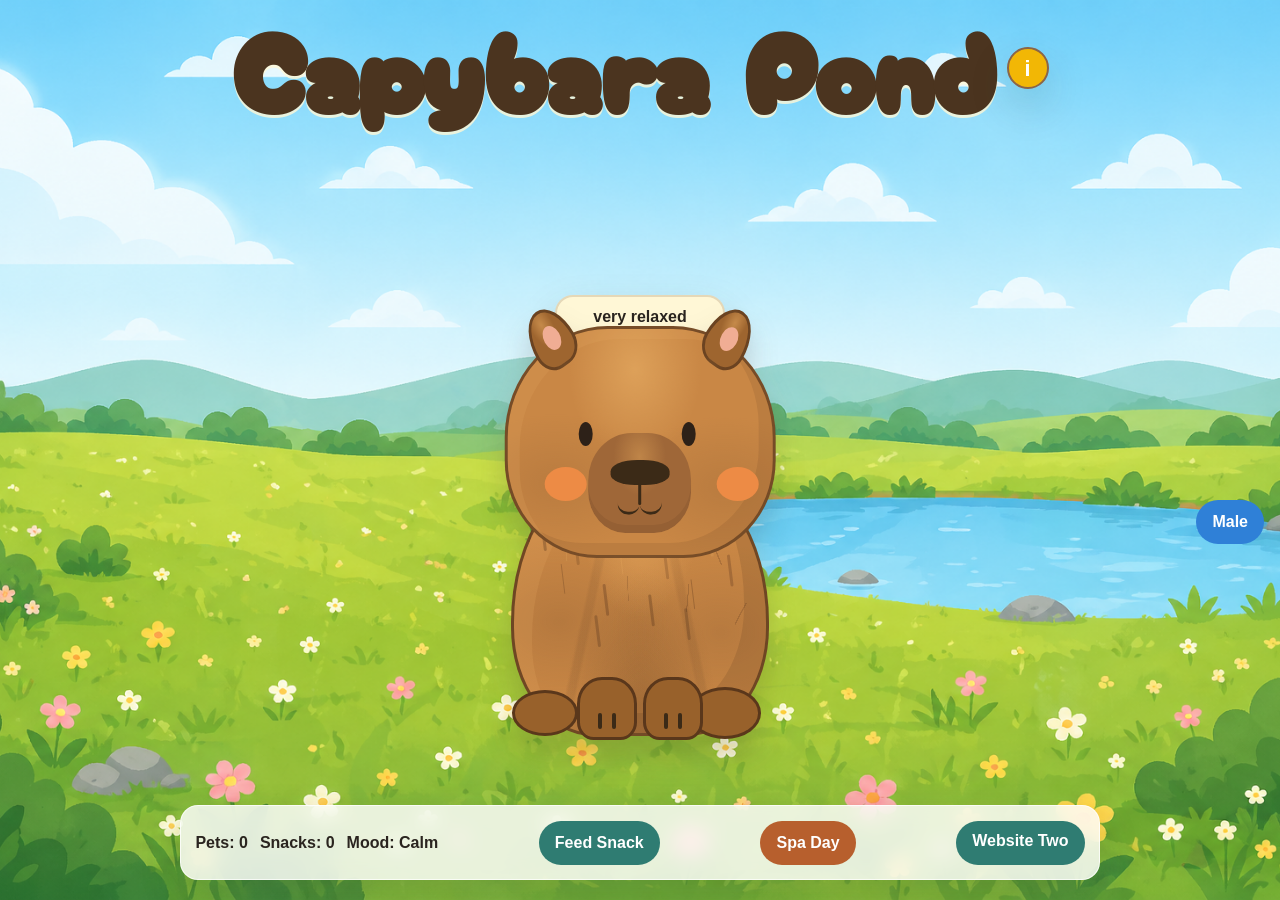
==== My connected sites/1/index.html @ 8c54dd0a "Add capybara pond website" ====
<!doctype html>
<html lang="en">
<head>
  <meta charset="UTF-8" />
  <meta name="viewport" content="width=device-width, initial-scale=1.0" />
  <title>Capybara Pond</title>
  <link rel="preconnect" href="https://fonts.googleapis.com" />
  <link rel="preconnect" href="https://fonts.gstatic.com" crossorigin />
  <link href="https://fonts.googleapis.com/css2?family=Cherry+Bomb+One&family=Chewy&display=swap" rel="stylesheet" />
  <style>
    :root {
      --sky: #bde7ef;
      --water: #70b8c4;
      --grass: #78a85a;
      --reed: #4f7d42;
      --fur: #8b6a4d;
      --fur-mid: #73563e;
      --fur-dark: #4f3425;
      --fur-light: #b08a66;
      --sun: #ffd45f;
      --text: #2a241f;
      --panel: rgba(255, 255, 255, 0.82);
      --shadow: 0 18px 40px rgba(38, 72, 63, 0.18);
    }

    * {
      box-sizing: border-box;
    }

    body {
      margin: 0;
      min-height: 100vh;
      font-family: "Segoe UI", Arial, sans-serif;
      color: var(--text);
      background: url("test.jpg") center / cover no-repeat fixed;
      overflow-x: hidden;
    }

    .scene {
      position: relative;
      min-height: 100vh;
      display: grid;
      grid-template-rows: auto 1fr auto;
      padding: 0.35rem 0 1.25rem;
      background: url("test.jpg") center / cover no-repeat;
      isolation: isolate;
    }

    .sun {
      display: none;
      position: absolute;
      top: 2rem;
      right: 8vw;
      width: 92px;
      height: 92px;
      border-radius: 50%;
      background: var(--sun);
      box-shadow: 0 0 40px rgba(255, 212, 95, 0.7);
      z-index: -1;
    }

    .cloud {
      display: none;
      position: absolute;
      width: 150px;
      height: 52px;
      border-radius: 999px;
      background: rgba(255, 255, 255, 0.82);
      box-shadow:
        24px -18px 0 12px rgba(255, 255, 255, 0.82),
        62px -24px 0 18px rgba(255, 255, 255, 0.82),
        102px -12px 0 14px rgba(255, 255, 255, 0.82),
        126px 4px 0 2px rgba(255, 255, 255, 0.82);
      filter: blur(1.5px);
      z-index: -1;
    }

    .cloud.one {
      top: 7rem;
      left: 8vw;
    }

    .cloud.two {
      top: 10rem;
      right: 18vw;
      transform: scale(0.82);
      opacity: 0.86;
    }

    .cloud.three {
      top: 4.75rem;
      left: 42vw;
      transform: scale(0.74);
      opacity: 0.84;
    }

    .controls {
      width: min(920px, 100%);
      margin: 0 auto;
      background: var(--panel);
      border: 1px solid rgba(255, 255, 255, 0.75);
      border-radius: 18px;
      box-shadow: var(--shadow);
      backdrop-filter: blur(10px);
    }

    header {
      width: min(920px, 100%);
      margin: 0 auto;
      padding: 0.25rem 1.2rem 0.9rem;
      text-align: center;
    }

    .title-row {
      display: flex;
      justify-content: center;
      align-items: center;
      gap: 0.7rem;
      flex-wrap: wrap;
    }

    h1 {
      margin: 0 0 0.35rem;
      font-family: "Cherry Bomb One", "Segoe UI", Arial, sans-serif;
      font-size: clamp(3rem, 9vw, 7rem);
      line-height: 1;
      letter-spacing: 0;
      color: #4b341f;
      text-shadow: 0 3px 0 rgba(255, 247, 214, 0.8);
    }

    p {
      margin: 0.75rem auto 0;
      max-width: 58ch;
      font-family: "Chewy", "Segoe UI", Arial, sans-serif;
      font-size: 25px;
      padding: 0.8rem 1rem;
      border: 1px solid rgba(255, 255, 255, 0.75);
      border-radius: 18px;
      background: var(--panel);
      box-shadow: var(--shadow);
      backdrop-filter: blur(10px);
      opacity: 0;
      transform: translateY(-8px);
      pointer-events: none;
      transition: opacity 160ms ease, transform 160ms ease;
    }

    header:has(.info-button:hover) .subtitle,
    header:has(.info-button:focus-visible) .subtitle {
      opacity: 1;
      transform: translateY(0);
    }

    .pond {
      position: relative;
      width: 100%;
      min-height: 480px;
      margin: 0.75rem 0;
      overflow: visible;
    }

    .side-button {
      position: absolute;
      right: 1rem;
      top: 50%;
      transform: translateY(-50%);
      background: #2f80d7;
      z-index: 3;
    }

    .side-button.female {
      background: #e879a7;
    }

    .info-button {
      display: grid;
      place-items: center;
      width: 42px;
      height: 42px;
      min-height: 42px;
      padding: 0;
      border: 2px solid #8a6548;
      border-radius: 50%;
      color: white;
      background: #f2b705;
      font-size: 1.35rem;
      font-weight: 900;
      line-height: 1;
      box-shadow: var(--shadow);
    }

    .info-button:hover {
      background: #d99f00;
    }

    .water-line {
      display: none;
      position: absolute;
      right: 5%;
      bottom: 6%;
      width: min(360px, 42vw);
      aspect-ratio: 1.3 / 1;
      background:
        repeating-linear-gradient(174deg, rgba(255, 255, 255, 0.18) 0 18px, transparent 18px 42px),
        linear-gradient(180deg, rgba(112, 184, 196, 0.9), #418b9b);
      border-radius: 48% 52% 46% 54%;
      box-shadow: inset 0 -14px 0 rgba(32, 102, 118, 0.16);
    }

    .reeds {
      display: none;
      position: absolute;
      right: 4%;
      bottom: 28%;
      width: min(390px, 46vw);
      height: 90px;
      background:
        linear-gradient(82deg, transparent 0 8%, var(--reed) 8% 9%, transparent 9% 18%, var(--reed) 18% 19%, transparent 19% 32%, var(--reed) 32% 33%, transparent 33% 48%, var(--reed) 48% 49%, transparent 49% 62%, var(--reed) 62% 63%, transparent 63% 80%, var(--reed) 80% 81%, transparent 81%);
      opacity: 0.8;
    }

    .flower {
      display: none;
      position: absolute;
      bottom: 13%;
      width: 58px;
      height: 118px;
      z-index: 1;
    }

    .flower::before {
      content: "";
      position: absolute;
      left: 50%;
      bottom: 0;
      width: 4px;
      height: 78px;
      border-radius: 999px;
      background: #2f9b48;
      transform: translateX(-50%);
    }

    .flower::after {
      content: "";
      position: absolute;
      left: 64%;
      bottom: 36px;
      width: 20px;
      height: 11px;
      border-radius: 100% 0 100% 0;
      background: #55bd47;
      box-shadow: -23px 8px 0 #55bd47;
      transform: translateX(-50%) rotate(-18deg);
    }

    .flower-head {
      position: absolute;
      left: 50%;
      top: 0;
      width: 48px;
      height: 48px;
      transform: translateX(-50%);
    }

    .petal {
      position: absolute;
      left: 50%;
      top: 50%;
      width: 15px;
      height: 25px;
      border-radius: 50%;
      background: var(--petal);
      transform-origin: 50% 100%;
    }

    .petal.one { transform: translate(-50%, -100%) rotate(0deg); }
    .petal.two { transform: translate(-50%, -100%) rotate(72deg); }
    .petal.three { transform: translate(-50%, -100%) rotate(144deg); }
    .petal.four { transform: translate(-50%, -100%) rotate(216deg); }
    .petal.five { transform: translate(-50%, -100%) rotate(288deg); }

    .flower-center {
      position: absolute;
      left: 50%;
      top: 50%;
      width: 14px;
      height: 14px;
      border-radius: 50%;
      background: #ffd65a;
      transform: translate(-50%, -50%);
      box-shadow: inset 0 0 0 3px rgba(117, 76, 22, 0.14);
    }

    .flower.orange {
      left: 8%;
      --petal: #f47c2b;
    }

    .flower.pink {
      left: 16%;
      bottom: 24%;
      --petal: #df3c8d;
      transform: scale(0.54);
    }

    .flower.yellow {
      right: 28%;
      bottom: 11%;
      --petal: #f6c84f;
      transform: scale(0.92);
    }

    .flower.purple {
      right: 44%;
      bottom: 8%;
      --petal: #d86f9c;
      transform: scale(0.82);
    }

    .flower.blue {
      left: 25%;
      bottom: 10%;
      --petal: #58a6e8;
      transform: scale(0.86) rotate(-5deg);
    }

    .flower.red {
      right: 30%;
      bottom: 7%;
      --petal: #ef5b4f;
      transform: scale(0.76) rotate(4deg);
    }

    .bubble {
      position: absolute;
      left: 50%;
      top: 8%;
      translate: -50% 0;
      min-width: 170px;
      padding: 0.7rem 0.9rem;
      text-align: center;
      font-weight: 800;
      background: #fff7d6;
      border: 2px solid rgba(111, 71, 46, 0.18);
      border-radius: 18px;
      box-shadow: var(--shadow);
    }

    .controls {
      display: flex;
      flex-wrap: wrap;
      align-items: center;
      justify-content: space-between;
      gap: 0.8rem;
      padding: 0.9rem;
    }

    .stats {
      display: flex;
      flex-wrap: wrap;
      gap: 0.75rem;
      font-weight: 800;
    }

    button,
    .site-link {
      min-height: 44px;
      border: 0;
      border-radius: 999px;
      padding: 0.7rem 1rem;
      font: inherit;
      font-weight: 800;
      color: white;
      background: #2f7c72;
      cursor: pointer;
      text-decoration: none;
      transition: transform 120ms ease, filter 120ms ease;
    }

    button:hover,
    .site-link:hover {
      transform: translateY(-2px);
      filter: brightness(1.05);
    }

    .secondary {
      background: #b75f2d;
    }

    @media (max-width: 620px) {
      .scene {
        padding: 0.75rem 0;
      }

      .controls {
        border-radius: 14px;
      }

      .pond {
        min-height: 420px;
      }

      .water-line {
        right: 4%;
        width: min(260px, 58vw);
      }

      .reeds {
        right: 2%;
        width: min(290px, 64vw);
      }

      .flower {
        transform: scale(0.72);
      }

      .flower.pink {
        left: 10%;
        bottom: 22%;
        transform: scale(0.46);
      }

      .flower.yellow {
        right: 24%;
        transform: scale(0.68);
      }

      .flower.purple {
        right: 38%;
        bottom: 7%;
        transform: scale(0.62);
      }

      .flower.blue {
        left: 18%;
        bottom: 10%;
        transform: scale(0.65) rotate(-5deg);
      }

      .flower.red {
        right: 28%;
        bottom: 5%;
        transform: scale(0.58) rotate(4deg);
      }

      .side-button {
        right: 0.75rem;
        top: auto;
        bottom: 0.75rem;
        transform: none;
      }

      .info-button {
        width: 38px;
        height: 38px;
        min-height: 38px;
      }

      .controls {
        align-items: stretch;
      }

      button,
      .site-link {
        flex: 1 1 150px;
        text-align: center;
      }
    }
  </style>
  <link rel="stylesheet" href="capybara.css" />
</head>
<body>
  <main class="scene">
    <div class="sun" aria-hidden="true"></div>
    <div class="cloud one" aria-hidden="true"></div>
    <div class="cloud two" aria-hidden="true"></div>
    <div class="cloud three" aria-hidden="true"></div>

    <header>
      <div class="title-row">
        <h1>Capybara Pond</h1>
        <button class="info-button" type="button" aria-label="Information">i</button>
      </div>
      <p class="subtitle">Click the capybara, feed it snacks, and give it a tiny spa day. This is Website One in your connected project.</p>
    </header>

    <section class="pond" aria-label="Interactive capybara pond">
      <div class="reeds" aria-hidden="true"></div>
      <div class="water-line" aria-hidden="true"></div>
      <div class="flower orange" aria-hidden="true">
        <div class="flower-head">
          <span class="petal one"></span>
          <span class="petal two"></span>
          <span class="petal three"></span>
          <span class="petal four"></span>
          <span class="petal five"></span>
          <span class="flower-center"></span>
        </div>
      </div>
      <div class="flower pink" aria-hidden="true">
        <div class="flower-head">
          <span class="petal one"></span>
          <span class="petal two"></span>
          <span class="petal three"></span>
          <span class="petal four"></span>
          <span class="petal five"></span>
          <span class="flower-center"></span>
        </div>
      </div>
      <div class="flower yellow" aria-hidden="true">
        <div class="flower-head">
          <span class="petal one"></span>
          <span class="petal two"></span>
          <span class="petal three"></span>
          <span class="petal four"></span>
          <span class="petal five"></span>
          <span class="flower-center"></span>
        </div>
      </div>
      <div class="flower purple" aria-hidden="true">
        <div class="flower-head">
          <span class="petal one"></span>
          <span class="petal two"></span>
          <span class="petal three"></span>
          <span class="petal four"></span>
          <span class="petal five"></span>
          <span class="flower-center"></span>
        </div>
      </div>
      <div class="flower blue" aria-hidden="true">
        <div class="flower-head">
          <span class="petal one"></span>
          <span class="petal two"></span>
          <span class="petal three"></span>
          <span class="petal four"></span>
          <span class="petal five"></span>
          <span class="flower-center"></span>
        </div>
      </div>
      <div class="flower red" aria-hidden="true">
        <div class="flower-head">
          <span class="petal one"></span>
          <span class="petal two"></span>
          <span class="petal three"></span>
          <span class="petal four"></span>
          <span class="petal five"></span>
          <span class="flower-center"></span>
        </div>
      </div>
      <div class="bubble" id="bubble" aria-live="polite">very relaxed</div>
      <div class="snack" id="snack" aria-hidden="true"></div>
      <button class="side-button" id="male" type="button">Male</button>

      <div class="capybara" id="capybara" role="button" tabindex="0" aria-label="Pet the capybara">
        <div class="body"></div>
        <div class="head">
          <div class="ear left"></div>
          <div class="ear right"></div>
          <div class="eye"></div>
          <div class="lashes left" aria-hidden="true"></div>
          <div class="lashes right" aria-hidden="true"></div>
          <div class="nose"></div>
          <div class="mouth"></div>
        </div>
        <div class="leg one"></div>
        <div class="leg two"></div>
      </div>
    </section>

    <section class="controls" aria-label="Capybara controls">
      <div class="stats">
        <span>Pets: <span id="pets">0</span></span>
        <span>Snacks: <span id="snacks">0</span></span>
        <span>Mood: <span id="mood">Calm</span></span>
      </div>
      <button id="feed" type="button">Feed Snack</button>
      <button class="secondary" id="spa" type="button">Spa Day</button>
      <a class="site-link" href="../2/index.html">Website Two</a>
    </section>
  </main>

  <script>
    const capybara = document.getElementById("capybara");
    const pond = document.querySelector(".pond");
    const bubble = document.getElementById("bubble");
    const feed = document.getElementById("feed");
    const spa = document.getElementById("spa");
    const pets = document.getElementById("pets");
    const snacks = document.getElementById("snacks");
    const mood = document.getElementById("mood");
    const snack = document.getElementById("snack");
    const male = document.getElementById("male");

    let petCount = 0;
    let snackCount = 0;
    let isDragging = false;
    let didDrag = false;

    const happyLines = [
      "gentle pat accepted",
      "capybara approval +1",
      "sunny pond mood",
      "maximum chill reached"
    ];

    function celebrate(message, newMood) {
      bubble.textContent = message;
      mood.textContent = newMood;
      capybara.classList.add("happy");
      window.setTimeout(() => capybara.classList.remove("happy"), 260);
    }

    function petCapybara() {
      if (didDrag) {
        didDrag = false;
        return;
      }

      petCount += 1;
      pets.textContent = String(petCount);
      celebrate(happyLines[petCount % happyLines.length], "Happy");
    }

    capybara.addEventListener("click", petCapybara);
    capybara.addEventListener("pointerdown", (event) => {
      isDragging = true;
      didDrag = false;
      moveCapybaraToCursor(event);
      capybara.setPointerCapture(event.pointerId);
    });

    function moveCapybaraToCursor(event) {
      const pondRect = pond.getBoundingClientRect();
      const capybaraRect = capybara.getBoundingClientRect();
      capybara.style.left = `${event.clientX - pondRect.left}px`;
      capybara.style.top = `${event.clientY - pondRect.top - capybaraRect.height / 2}px`;
      capybara.style.bottom = "auto";
    }

    capybara.addEventListener("pointermove", (event) => {
      if (!isDragging) return;

      didDrag = true;
      moveCapybaraToCursor(event);
    });

    capybara.addEventListener("pointerup", (event) => {
      isDragging = false;
      capybara.releasePointerCapture(event.pointerId);
    });

    capybara.addEventListener("keydown", (event) => {
      if (event.key === "Enter" || event.key === " ") {
        event.preventDefault();
        petCapybara();
      }
    });

    feed.addEventListener("click", () => {
      snackCount += 1;
      snacks.textContent = String(snackCount);
      snack.classList.add("show");
      celebrate("crunch crunch", "Snacky");
      window.setTimeout(() => snack.classList.remove("show"), 850);
    });

    spa.addEventListener("click", () => {
      celebrate("warm stone nap unlocked", "Zen");
      document.body.style.setProperty("--water", "#8fcbd6");
      window.setTimeout(() => document.body.style.setProperty("--water", "#70b8c4"), 900);
    });

    male.addEventListener("click", () => {
      const isFemale = male.classList.toggle("female");
      male.textContent = isFemale ? "Female" : "Male";
    });
  </script>
</body>
</html>
---- My connected sites/1/capybara.css ----
.capybara {
  position: absolute;
  left: 50%;
  bottom: 9%;
  width: min(330px, 72vw);
  aspect-ratio: 0.78 / 1;
  transform: translateX(-50%);
  cursor: pointer;
  touch-action: none;
  user-select: none;
  filter: drop-shadow(0 18px 14px rgba(58, 44, 32, 0.18));
  animation: calmBreathing 4.8s ease-in-out infinite;
  transition: transform 260ms ease;
}

.capybara.happy {
  animation: happyNudge 260ms ease-out, calmBreathing 4.8s ease-in-out infinite 260ms;
}

.capybara::after {
  content: "";
  position: absolute;
  left: 13%;
  top: 36%;
  width: 74%;
  height: 50%;
  background:
    linear-gradient(105deg, transparent 0 42%, rgba(83, 50, 27, 0.38) 43% 48%, transparent 49%) 3% 21% / 18px 30px no-repeat,
    linear-gradient(84deg, transparent 0 42%, rgba(235, 176, 101, 0.28) 43% 48%, transparent 49%) 18% 34% / 15px 24px no-repeat,
    linear-gradient(96deg, transparent 0 42%, rgba(92, 55, 30, 0.34) 43% 48%, transparent 49%) 31% 18% / 14px 27px no-repeat,
    linear-gradient(88deg, transparent 0 42%, rgba(96, 57, 31, 0.32) 43% 48%, transparent 49%) 45% 55% / 13px 25px no-repeat,
    linear-gradient(79deg, transparent 0 42%, rgba(235, 176, 101, 0.24) 43% 48%, transparent 49%) 57% 29% / 12px 22px no-repeat,
    linear-gradient(95deg, transparent 0 42%, rgba(83, 50, 27, 0.35) 43% 48%, transparent 49%) 71% 60% / 15px 28px no-repeat,
    linear-gradient(68deg, transparent 0 42%, rgba(92, 55, 30, 0.33) 43% 48%, transparent 49%) 84% 35% / 15px 26px no-repeat,
    linear-gradient(118deg, transparent 0 42%, rgba(83, 50, 27, 0.3) 43% 48%, transparent 49%) 94% 68% / 13px 22px no-repeat;
  border-radius: 40%;
  opacity: 0.72;
  pointer-events: none;
  z-index: 2;
}

@keyframes calmBreathing {
  0%, 100% { transform: translateX(-50%) translateY(0); }
  50% { transform: translateX(-50%) translateY(-4px); }
}

@keyframes happyNudge {
  0% { transform: translateX(-50%) translateY(0); }
  55% { transform: translateX(-50%) translateY(-9px); }
  100% { transform: translateX(-50%) translateY(0); }
}

.body {
  position: absolute;
  left: 11%;
  right: 11%;
  bottom: 2%;
  height: 64%;
  border-radius: 42% 42% 32% 32% / 58% 58% 40% 40%;
  background:
    radial-gradient(ellipse at 50% 16%, rgba(229, 168, 94, 0.72), transparent 34%),
    radial-gradient(ellipse at 18% 58%, rgba(118, 75, 41, 0.24), transparent 38%),
    radial-gradient(ellipse at 82% 62%, rgba(118, 75, 41, 0.22), transparent 38%),
    linear-gradient(102deg, transparent 0 32%, rgba(91, 56, 31, 0.12) 33% 35%, transparent 36% 100%),
    linear-gradient(78deg, transparent 0 62%, rgba(91, 56, 31, 0.11) 63% 65%, transparent 66% 100%),
    radial-gradient(ellipse at 50% 90%, rgba(82, 51, 27, 0.32), transparent 42%),
    #c98745;
  border: 3px solid rgba(88, 55, 28, 0.78);
  box-shadow:
    inset 18px 16px 0 rgba(230, 172, 100, 0.18),
    inset -22px -20px 0 rgba(83, 51, 27, 0.16);
}

.body::before {
  content: "";
  position: absolute;
  left: 11%;
  top: 19%;
  width: 3px;
  height: 12%;
  border-radius: 999px;
  background: rgba(87, 52, 28, 0.34);
  box-shadow:
    14px 46px 0 -1px rgba(94, 58, 31, 0.3),
    31px 18px 0 rgba(105, 64, 34, 0.28),
    54px 72px 0 rgba(92, 55, 30, 0.34),
    74px 34px 0 -1px rgba(232, 174, 100, 0.24),
    98px 88px 0 rgba(82, 49, 27, 0.33),
    118px 43px 0 rgba(105, 64, 34, 0.27),
    141px 77px 0 -1px rgba(92, 55, 30, 0.32),
    165px 26px 0 rgba(232, 174, 100, 0.22),
    181px 58px 0 rgba(92, 55, 30, 0.3),
    42px 102px 0 rgba(74, 45, 25, 0.28),
    132px 106px 0 rgba(74, 45, 25, 0.28);
  transform: rotate(-7deg);
}

.body::after {
  content: "";
  position: absolute;
  left: -1%;
  bottom: -1%;
  width: 24%;
  height: 15%;
  border-radius: 50%;
  background: #98612b;
  border: 3px solid #5a371b;
  box-shadow: 180px 0 0 #98612b, 180px 0 0 3px #5a371b;
}

.head {
  position: absolute;
  left: 50%;
  top: 1%;
  width: 82%;
  height: 55%;
  border-radius: 38% 38% 34% 34% / 48% 48% 42% 42%;
  background:
    radial-gradient(ellipse at 48% 18%, rgba(232, 174, 100, 0.65), transparent 34%),
    radial-gradient(ellipse at 18% 68%, rgba(97, 58, 31, 0.15), transparent 32%),
    radial-gradient(ellipse at 82% 70%, rgba(97, 58, 31, 0.15), transparent 32%),
    #c98745;
  border: 3px solid rgba(88, 55, 28, 0.72);
  box-shadow:
    inset 12px 10px 0 rgba(231, 174, 103, 0.17),
    inset -14px -12px 0 rgba(83, 51, 27, 0.12);
  transform: translateX(-50%);
  animation: softHeadMotion 5.2s ease-in-out infinite;
  isolation: isolate;
  overflow: visible;
  z-index: 3;
}

.head::before {
  content: "";
  position: absolute;
  left: 50%;
  top: 46%;
  width: 39%;
  height: 44%;
  border-radius: 42% 42% 36% 36% / 48% 48% 42% 42%;
  background:
    radial-gradient(ellipse at 50% 24%, rgba(199, 140, 76, 0.8), transparent 36%),
    #9f6738;
  box-shadow: inset 0 -8px 0 rgba(79, 47, 26, 0.12);
  transform: translateX(-50%);
  z-index: 1;
}

.head::after {
  content: "";
  position: absolute;
  left: 14%;
  top: 61%;
  width: 16%;
  height: 15%;
  border-radius: 50%;
  background: #ed8b45;
  box-shadow: 172px 0 0 #ed8b45;
  z-index: 2;
}

@keyframes softHeadMotion {
  0%, 100% { transform: translateX(-50%) translateY(0); }
  50% { transform: translateX(-50%) translateY(2px); }
}

.ear {
  position: absolute;
  top: -9%;
  width: 17%;
  height: 27%;
  border-radius: 58% 58% 48% 48% / 76% 76% 42% 42%;
  background:
    radial-gradient(ellipse at 45% 20%, rgba(230, 169, 96, 0.55), transparent 38%),
    #9e652f;
  border: 3px solid rgba(88, 55, 28, 0.72);
  animation: earTwitch 7.5s ease-in-out infinite;
  z-index: -1;
}

.ear::before {
  content: "";
  position: absolute;
  left: 30%;
  top: 28%;
  width: 44%;
  height: 45%;
  border-radius: 50%;
  background: #f0ad94;
}

.ear.left {
  left: 8%;
  transform: rotate(-30deg) skewY(-6deg);
}

.ear.right {
  right: 8%;
  transform: rotate(30deg) skewY(6deg);
  animation-delay: 1.4s;
}

@keyframes earTwitch {
  0%, 82%, 100% { scale: 1; }
  86% { scale: 0.96 1.04; }
  90% { scale: 1.03 0.97; }
}

.eye {
  position: absolute;
  top: 41%;
  right: 29%;
  width: 14px;
  height: 24px;
  border-radius: 50%;
  background: #2d2118;
  animation: blink 6.2s ease-in-out infinite;
  z-index: 4;
}

.eye::after {
  content: "";
  position: absolute;
  top: 0;
  left: -103px;
  width: 14px;
  height: 24px;
  border-radius: 50%;
  background: #2d2118;
}

.lashes {
  position: absolute;
  top: 35%;
  width: 22px;
  height: 16px;
  opacity: 0;
  pointer-events: none;
  transition: opacity 160ms ease;
  z-index: 5;
}

.lashes::before,
.lashes::after {
  content: "";
  position: absolute;
  top: 6px;
  width: 3px;
  height: 12px;
  border-radius: 999px;
  background: #332415;
  transform-origin: bottom center;
}

.lashes::before {
  left: 7px;
  transform: rotate(-28deg);
}

.lashes::after {
  right: 7px;
  transform: rotate(28deg);
}

.lashes.left {
  left: 24%;
}

.lashes.right {
  right: 28%;
}

.side-button.female ~ .capybara .lashes {
  opacity: 1;
}

@keyframes blink {
  0%, 92%, 100% { transform: scaleY(1); }
  95% { transform: scaleY(0.12); }
}

.nose {
  position: absolute;
  left: 50%;
  top: 58%;
  width: 22%;
  height: 11%;
  border-radius: 46% 46% 42% 42%;
  background: #3b2a17;
  transform: translateX(-50%);
  z-index: 5;
}

.mouth {
  position: absolute;
  left: 50%;
  top: 68%;
  width: 3px;
  height: 10%;
  border-radius: 999px;
  background: #3b2a17;
  transform: translateX(-50%);
  z-index: 5;
}

.mouth::before,
.mouth::after {
  content: "";
  position: absolute;
  top: 72%;
  width: 22px;
  height: 14px;
  border-bottom: 3px solid #3b2a17;
  border-radius: 0 0 999px 999px;
}

.mouth::before {
  right: 1px;
  transform: rotate(6deg);
  transform-origin: right top;
}

.mouth::after {
  left: 1px;
  transform: rotate(-6deg);
  transform-origin: left top;
}

.leg {
  position: absolute;
  bottom: 1%;
  width: 18%;
  height: 15%;
  border-radius: 42% 42% 28% 28%;
  background: #98612b;
  border: 3px solid #5a371b;
  z-index: 4;
}

.leg.one {
  left: 31%;
}

.leg.two {
  right: 31%;
}

.leg::before,
.leg::after {
  content: "";
  position: absolute;
  bottom: 14%;
  width: 4px;
  height: 28%;
  border-radius: 999px;
  background: #3b2a17;
}

.leg::before {
  left: 34%;
}

.leg::after {
  right: 34%;
}

.snack {
  position: absolute;
  left: 14%;
  bottom: 30%;
  width: 54px;
  height: 54px;
  border-radius: 50% 50% 46% 46%;
  background: #f47c3c;
  box-shadow: inset -8px -8px 0 rgba(147, 65, 23, 0.18);
  opacity: 0;
  transform: translateY(22px) scale(0.75);
  transition: opacity 180ms ease, transform 180ms ease;
}

.snack::before {
  content: "";
  position: absolute;
  left: 23px;
  top: -10px;
  width: 9px;
  height: 18px;
  border-radius: 10px;
  background: #3f8c47;
  transform: rotate(18deg);
}

.snack.show {
  opacity: 1;
  transform: translateY(0) scale(1);
}
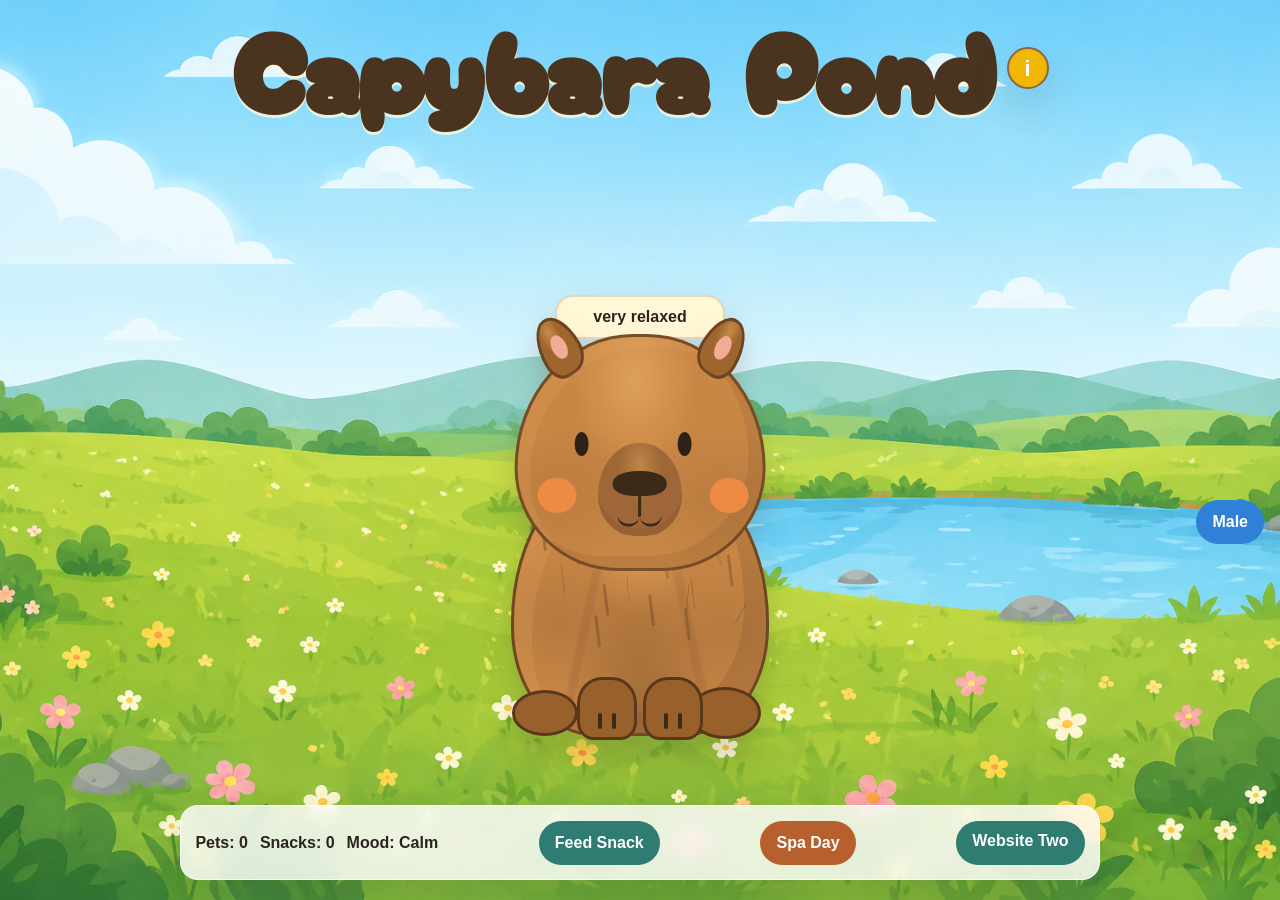
==== commit 9faf1755: "Update capybara layout and task navigation" ====
--- a/My connected sites/1/index.html
+++ b/My connected sites/1/index.html
@@ -401,6 +401,15 @@
         min-height: 420px;
       }
 
+      .title-row {
+        flex-wrap: nowrap;
+        gap: 0.45rem;
+      }
+
+      h1 {
+        font-size: clamp(2.75rem, 15vw, 4.6rem);
+      }
+
       .water-line {
         right: 4%;
         width: min(260px, 58vw);
@@ -455,6 +464,8 @@
         width: 38px;
         height: 38px;
         min-height: 38px;
+        flex: 0 0 38px;
+        border-radius: 50%;
       }
 
       .controls {
--- a/My connected sites/1/capybara.css
+++ b/My connected sites/1/capybara.css
@@ -111,10 +111,10 @@
 .head {
   position: absolute;
   left: 50%;
-  top: 1%;
-  width: 82%;
-  height: 55%;
-  border-radius: 38% 38% 34% 34% / 48% 48% 42% 42%;
+  top: 3%;
+  width: 76%;
+  height: 56%;
+  border-radius: 50% 50% 44% 44% / 60% 60% 46% 46%;
   background:
     radial-gradient(ellipse at 48% 18%, rgba(232, 174, 100, 0.65), transparent 34%),
     radial-gradient(ellipse at 18% 68%, rgba(97, 58, 31, 0.15), transparent 32%),
@@ -136,9 +136,9 @@
   position: absolute;
   left: 50%;
   top: 46%;
-  width: 39%;
-  height: 44%;
-  border-radius: 42% 42% 36% 36% / 48% 48% 42% 42%;
+  width: 34%;
+  height: 40%;
+  border-radius: 54% 54% 48% 48% / 62% 62% 48% 48%;
   background:
     radial-gradient(ellipse at 50% 24%, rgba(199, 140, 76, 0.8), transparent 36%),
     #9f6738;
@@ -150,7 +150,7 @@
 .head::after {
   content: "";
   position: absolute;
-  left: 14%;
+  left: 8%;
   top: 61%;
   width: 16%;
   height: 15%;
@@ -264,7 +264,7 @@
 }
 
 .lashes.left {
-  left: 24%;
+  left: 22%;
 }
 
 .lashes.right {
